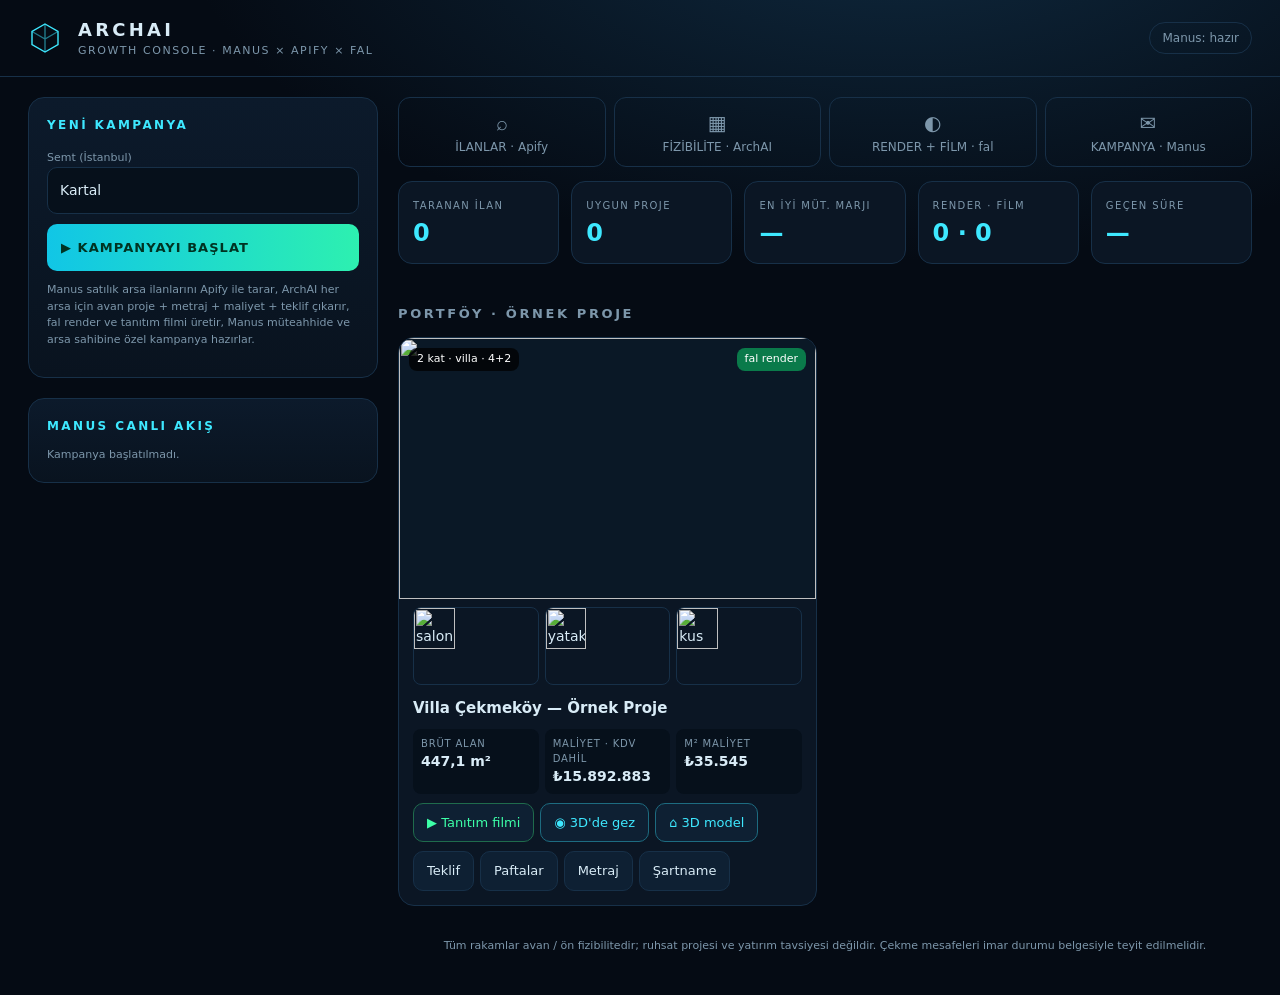
==== demo.html @ 37f2dfae "feat: kusursuz sunum demosu — 3 proje (villa + 2 Kartal arsası), sahnelenmiş Manus akışı, filmler, 3" ====
<!doctype html>
<html lang="tr">
<head>
<meta charset="utf-8"><meta name="viewport" content="width=device-width,initial-scale=1">
<title>ArchAI Growth Console</title>
<style>
:root{--bg:#050b14;--panel:#0b1624;--line:#173048;--cy:#3ee8ff;--gr:#3dffa8;--am:#ffb648;--rd:#ff6b6b;--tx:#d9ecf7;--mu:#7d97ab}
*{box-sizing:border-box}body{margin:0;background:radial-gradient(1200px 600px at 70% -10%,#0f2a40 0,transparent 60%),var(--bg);color:var(--tx);
font:14px/1.5 "Space Grotesk",system-ui,sans-serif;min-height:100vh}
header{display:flex;align-items:center;gap:16px;padding:16px 28px;border-bottom:1px solid var(--line)}
header b{letter-spacing:.18em;font-size:18px}header small{display:block;color:var(--mu);letter-spacing:.14em;font-size:11px}
.sp{flex:1}.chip{border:1px solid var(--line);border-radius:999px;padding:6px 12px;font-size:12px;color:var(--mu);background:none;cursor:default}
.chip.on{color:var(--gr);border-color:#1f6b4c}.chip.run{color:var(--am);border-color:#6b4f1f}
main{display:grid;grid-template-columns:350px 1fr;gap:20px;padding:20px 28px}
.panel{background:linear-gradient(180deg,#0c1a2b,#09131f);border:1px solid var(--line);border-radius:16px;padding:18px}
h3{margin:0 0 12px;font-size:12px;letter-spacing:.2em;color:var(--cy);font-weight:600}
h2{margin:6px 0 14px;font-size:13px;letter-spacing:.2em;color:var(--mu);font-weight:600}
input{width:100%;background:#06101b;border:1px solid var(--line);color:var(--tx);border-radius:10px;padding:12px;font:inherit}
button,.btn{cursor:pointer;border:1px solid var(--line);background:#0e2033;color:var(--tx);border-radius:10px;padding:9px 13px;font:inherit;
text-decoration:none;display:inline-flex;align-items:center;gap:6px;font-size:13px}
button.go{width:100%;margin-top:10px;padding:14px;background:linear-gradient(90deg,#11c6e6,#2df0b0);color:#032;font-weight:700;border:0;letter-spacing:.08em}
button:disabled{opacity:.55;cursor:default}
.btn.cy{border-color:#1d6b80;color:var(--cy)}.btn.gr{border-color:#1f6b4c;color:var(--gr)}.btn.am{border-color:#6b4f1f;color:var(--am)}
.pipe{display:grid;grid-template-columns:repeat(4,1fr);gap:8px;margin-bottom:14px}
.st{border:1px solid var(--line);border-radius:12px;padding:10px;text-align:center;font-size:12px;color:var(--mu);transition:.4s}
.st i{display:block;font-style:normal;font-size:20px}.st.done{border-color:#1f6b4c;color:var(--gr)}
.st.act{border-color:#6b4f1f;color:var(--am);box-shadow:0 0 18px #ffb64833;animation:pulse 1.2s infinite}
@keyframes pulse{50%{box-shadow:0 0 4px #ffb64811}}
.kpi{display:grid;grid-template-columns:repeat(5,1fr);gap:12px;margin-bottom:18px}
.kpi div{background:var(--panel);border:1px solid var(--line);border-radius:14px;padding:12px 14px}
.kpi small{color:var(--mu);font-size:10px;letter-spacing:.14em}.kpi b{display:block;font-size:24px;color:var(--cy)}
.feed{max-height:56vh;overflow:auto;display:flex;flex-direction:column;gap:10px}
.msg{border-left:2px solid var(--cy);padding:3px 0 3px 10px;font-size:13px;color:#bcd3e2;animation:in .4s}
.msg time{color:var(--mu);font-size:11px;display:block}.msg b{color:var(--tx)}
.grid{display:grid;grid-template-columns:repeat(auto-fill,minmax(340px,1fr));gap:16px;margin-bottom:22px}
.card{background:var(--panel);border:1px solid var(--line);border-radius:16px;overflow:hidden;display:flex;flex-direction:column;animation:in .6s}
@keyframes in{from{opacity:0;transform:translateY(10px)}}
.img{aspect-ratio:16/10;position:relative;background:#0a1826;overflow:hidden}
.img img{position:absolute;inset:0;width:100%;height:100%;object-fit:cover;transition:opacity 1.2s}
.img .sk{position:absolute;inset:0;display:grid;place-items:center;color:var(--cy);font-size:12px;letter-spacing:.2em;
background:repeating-linear-gradient(90deg,#0a1826 0,#0f2235 40px,#0a1826 80px);background-size:200% 100%;animation:sk 1.4s linear infinite}
@keyframes sk{to{background-position:-160px 0}}
.badge{position:absolute;left:10px;top:10px;background:#000b;color:#fff;border-radius:8px;padding:3px 8px;font-size:11px;z-index:2}
.badge.r{right:10px;left:auto;background:#0a7a4a}
.thumbs{display:flex;gap:6px;padding:8px 14px 0}.thumbs img{width:33%;aspect-ratio:16/10;object-fit:cover;border-radius:8px;cursor:pointer;
border:1px solid var(--line)}
.card .b{padding:12px 14px 14px;display:flex;flex-direction:column;gap:9px;flex:1}
.card h4{margin:0;font-size:15px}.row{display:flex;flex-wrap:wrap;gap:6px}
.nums{display:grid;grid-template-columns:repeat(3,1fr);gap:6px}.nums div{background:#06101b;border-radius:8px;padding:7px 8px}
.nums small{color:var(--mu);font-size:10px;letter-spacing:.08em;display:block}.nums b{font-size:14px}
.pos{color:var(--gr)}.neg{color:var(--rd)}.note{color:var(--mu);font-size:11px}
.vs{display:grid;grid-template-columns:1fr 1fr;gap:6px}.vs div{border-radius:8px;padding:7px 8px;font-size:12px}
.vs .x{background:#2a0f14;border:1px solid #5a1d26}.vs .o{background:#0c2a1e;border:1px solid #1f6b4c}
.empty{color:var(--mu);text-align:center;padding:36px;border:1px dashed var(--line);border-radius:16px}
.foot{color:var(--mu);font-size:11px;text-align:center;padding:10px}
.modal{position:fixed;inset:0;background:#000c;display:none;place-items:center;z-index:50;padding:30px}
.modal.on{display:grid}.mbox{background:#08121e;border:1px solid var(--line);border-radius:16px;max-width:1100px;width:100%;max-height:90vh;overflow:auto;padding:22px;position:relative}
.mbox video{width:100%;border-radius:10px;background:#000}.x{position:absolute;right:14px;top:12px}
.rep h1{font-size:22px;margin:0 0 4px}.rep h2{color:var(--cy);margin-top:22px}
.rep table{width:100%;border-collapse:collapse;font-size:12px;margin:8px 0}.rep td,.rep th{border-bottom:1px solid var(--line);padding:6px 8px;text-align:left}
.rep th{color:var(--mu);font-weight:600}.rep .num{text-align:right}.rep .hl{background:#0c2a1e}
.wa{background:#0b2a1f;border:1px solid #1f6b4c;border-radius:12px;padding:10px 12px;font-size:13px;white-space:pre-wrap;margin:6px 0}
.ok{color:var(--gr)}
</style>
</head>
<body>
<header>
  <svg width="34" height="34" viewBox="0 0 34 34" fill="none" stroke="#3ee8ff" stroke-width="1.4"><path d="M17 3 30 10.5v13L17 31 4 23.5v-13Z"/><path d="M17 3v28M4 10.5l13 7.5 13-7.5" opacity=".5"/></svg>
  <div><b>ARCHAI</b><small>GROWTH CONSOLE · MANUS × APIFY × FAL</small></div>
  <div class="sp"></div>
  <span class="chip" id="gchip">Manus: hazır</span>
  <button class="chip on" id="repbtn" style="display:none;cursor:pointer">📄 İşlem raporu</button>
</header>
<main>
  <aside style="display:grid;gap:20px;align-content:start">
    <div class="panel">
      <h3>YENİ KAMPANYA</h3>
      <label class="note">Semt (İstanbul)</label>
      <input id="semt" value="Kartal">
      <button class="go" id="go">▶ KAMPANYAYI BAŞLAT</button>
      <p class="note">Manus satılık arsa ilanlarını Apify ile tarar, ArchAI her arsa için avan proje + metraj + maliyet + teklif çıkarır,
        fal render ve tanıtım filmi üretir, Manus müteahhide ve arsa sahibine özel kampanya hazırlar.</p>
    </div>
    <div class="panel">
      <h3>MANUS CANLI AKIŞ</h3>
      <div class="feed" id="feed"><div class="note">Kampanya başlatılmadı.</div></div>
    </div>
  </aside>
  <section>
    <div class="pipe">
      <div class="st" id="s1"><i>⌕</i>İLANLAR · Apify</div>
      <div class="st" id="s2"><i>▦</i>FİZİBİLİTE · ArchAI</div>
      <div class="st" id="s3"><i>◐</i>RENDER + FİLM · fal</div>
      <div class="st" id="s4"><i>✉</i>KAMPANYA · Manus</div>
    </div>
    <div class="kpi">
      <div><small>TARANAN İLAN</small><b id="k1">0</b></div>
      <div><small>UYGUN PROJE</small><b id="k2">0</b></div>
      <div><small>EN İYİ MÜT. MARJI</small><b id="k3">—</b></div>
      <div><small>RENDER · FİLM</small><b id="k4">0 · 0</b></div>
      <div><small>GEÇEN SÜRE</small><b id="k5">—</b></div>
    </div>
    <h2 id="kh" style="display:none">KARTAL KAMPANYASI · SEÇİLEN ARSALAR</h2>
    <div class="grid" id="kampanya"></div>
    <h2>PORTFÖY · ÖRNEK PROJE</h2>
    <div class="grid" id="portfoy"></div>
    <p class="foot">Tüm rakamlar avan / ön fizibilitedir; ruhsat projesi ve yatırım tavsiyesi değildir. Çekme mesafeleri imar durumu belgesiyle teyit edilmelidir.</p>
  </section>
</main>

<div class="modal" id="vmodal"><div class="mbox"><button class="x" onclick="kapat('vmodal')">✕</button>
  <h3 id="vtitle">TANITIM FİLMİ</h3><video id="vplayer" controls playsinline></video></div></div>
<div class="modal" id="imodal"><div class="mbox"><button class="x" onclick="kapat('imodal')">✕</button><img id="iimg" style="width:100%;border-radius:10px"></div></div>
<div class="modal" id="kmodal"><div class="mbox" id="kbox"></div></div>
<div class="modal" id="rmodal"><div class="mbox rep" id="rbox"></div></div>

<script>
const $=s=>document.querySelector(s);
const tl=n=>n==null?'—':'₺'+Math.round(n).toLocaleString('tr-TR');
const pct=n=>'%'+String(n).replace('.',',');
const esc=s=>String(s??'').replace(/[&<>"']/g,c=>({'&':'&amp;','<':'&lt;','>':'&gt;','"':'&quot;',"'":'&#39;'}[c]));
const HIZ=+(new URLSearchParams(location.search).get('hiz')||1);
const wait=ms=>new Promise(r=>setTimeout(r,ms/HIZ));
let D=null, t0=0;
function kapat(id){$('#'+id).classList.remove('on'); if(id==='vmodal')$('#vplayer').pause();}
document.addEventListener('keydown',e=>{if(e.key==='Escape')['vmodal','imodal','kmodal','rmodal'].forEach(kapat)});
function film(i){const k=D.kartlar[i];$('#vtitle').textContent='TANITIM FİLMİ · '+k.baslik;$('#vplayer').src=k.film;$('#vmodal').classList.add('on');$('#vplayer').play();}
function buyut(src){$('#iimg').src=src;$('#imodal').classList.add('on');}

// ---- metinler (Manus kampanya taslakları) ----
function taslak(k){
  const kk=k.kat_karsiligi||{};
  return {
    mut:`Merhaba, ${k.baslik.replace('Kartal — ','Kartal ')} için ArchAI ile ön fizibilite hazırladık: ${k.kat} kat, ${k.daire} daire (${k.daire_tipi}), `+
        `tahmini inşaat maliyeti ${tl(k.maliyet)}. Satın alma senaryosu zararda (${pct(k.satin_alma.getiri_pct)}); kat karşılığında `+
        `${kk.sahip}/${kk.muteahhit} paylaşımla müteahhit marjı ${pct(kk.marj_pct)}. Render, 3D tur ve teklif dosyaları linkte. Görüşelim mi?`,
    sahip:`Merhaba, Kartal'daki arsanız için ücretsiz ön çalışma yaptık: parselinize ${k.kat} katlı, ${k.daire} daireli bir bina sığıyor. `+
        `Kat karşılığı modelinde size ${kk.sahip} daire ayrılır, inşaat masrafı müteahhide aittir. Binanın görselini ve içini 3D gezebileceğiniz `+
        `linki ekledik. Uygun bir zamanda konuşabilir miyiz?`};
}
const SOSYAL={reels:`Bu bina 20 dakika önce yoktu. 🏗️\nKartal'da satılık bir arsa → ArchAI avan proje, metraj, maliyet ve teklif → fotogerçekçi film ve 3D tur.\n`+
  `Satın alırsan zarar, kat karşılığıyla kâr. Hepsi tek kampanyada.`,
  tags:'#ArchAI #müteahhit #katkarşılığı #Kartal #yapayzeka',
  carousel:['1/3 · SORUN: Müteahhit bir arsaya bakmak için mimardan avan ve maliyet bekliyor — günler.',
            '2/3 · ARCHAI: İlan → avan proje, 94 kalemlik metraj, maliyet, teklif ve render — dakikalar.',
            '3/3 · SONUÇ: Kartal 312 m² · satın alma {SA} · kat karşılığı müteahhit marjı {KK}. Doğru model, doğru teklif.']};

function kampanyaModal(i){
  const k=D.kartlar[i], t=taslak(k);
  $('#kbox').innerHTML=`<button class="x" onclick="kapat('kmodal')">✕</button><h3>KAMPANYA TASLAKLARI · ${esc(k.baslik)}</h3>
   <p class="note">Manus tarafından hazırlandı · gönderilmedi, onayınızı bekliyor.</p>
   <b>WhatsApp → müteahhit</b><div class="wa">${esc(t.mut)}</div>
   <b>WhatsApp → arsa sahibi (kat karşılığı teklifi)</b><div class="wa">${esc(t.sahip)}</div>
   ${i===1?`<b>Instagram Reels / LinkedIn</b><div class="wa">${esc(SOSYAL.reels)}\n\n${SOSYAL.tags}</div>
   <b>Carousel (3 kare)</b>${SOSYAL.carousel.map(c=>`<div class="wa">${esc(c.replace('{SA}',pct(k.satin_alma.getiri_pct)+' zarar').replace('{KK}',pct(k.kat_karsiligi.marj_pct)))}</div>`).join('')}`:''}`;
  $('#kmodal').classList.add('on');
}

function kart(k,i,goster){
  const g=k.gorseller||{}, villa=k.tur==='villa', kk=k.kat_karsiligi, sa=k.satin_alma, f=k.dosyalar||{};
  const nums=villa?`<div><small>BRÜT ALAN</small><b>${String(k.brut_m2).replace('.',',')} m²</b></div>
      <div><small>MALİYET · KDV DAHİL</small><b>${tl(k.maliyet)}</b></div><div><small>M² MALİYET</small><b>${tl(k.m2_maliyet)}</b></div>`
    :`<div><small>İNŞAAT MALİYETİ</small><b>${tl(k.maliyet)}</b></div>
      <div><small>KAT KARŞ. SAHİP/MÜT.</small><b>${kk.sahip} / ${kk.muteahhit} daire</b></div>
      <div><small>MÜTEAHHİT MARJI</small><b class="pos">${pct(kk.marj_pct)}</b></div>`;
  const vs=villa?'':`<div class="vs"><div class="x">Satın alma (arsa ${tl(sa.arsa_tl)})<br><b class="neg">getiri ${pct(sa.getiri_pct)}</b></div>
      <div class="o">Kat karşılığı<br><b class="pos">müteahhit kârı ${tl(kk.kar_tl)}</b></div></div>`;
  return `<div class="card" id="kart${i}">
    <div class="img">${goster?'':'<div class="sk">ARCHAI ÇİZİYOR…</div>'}
      <img src="${g.cephe||''}" style="opacity:${goster?1:0}" onclick="buyut(this.src)">
      <span class="badge">${villa?'2 kat · villa · 4+2':`${k.kat} kat · ${k.daire} daire · ${k.daire_tipi}`}</span>
      <span class="badge r" style="opacity:${goster?1:0}">fal render</span></div>
    <div class="thumbs" style="${goster?'':'display:none'}">${['salon','yatak','kus'].filter(a=>g[a]).map(a=>`<img src="${g[a]}" onclick="buyut(this.src)" title="${a}">`).join('')}</div>
    <div class="b"><h4>${esc(k.baslik)}</h4><div class="nums">${nums}</div>${vs}
      ${k.cekme?`<div class="note">Çekme: ${esc(k.cekme)}</div>`:''}
      <div class="row">
        <button class="btn gr fb" style="${goster&&k.film?'':'display:none'}" onclick="film(${i})">▶ Tanıtım filmi</button>
        <a class="btn cy" target="_blank" href="${k.gezinti_3d}">◉ 3D'de gez</a>
        <a class="btn cy" target="_blank" href="${k.model_3d}">⌂ 3D model</a>
        ${villa?'':`<button class="btn am kb" style="${goster?'':'display:none'}" onclick="kampanyaModal(${i})">✉ Kampanya</button>`}
      </div>
      <div class="row"><a class="btn" href="${f.teklif_docx}">Teklif</a><a class="btn" target="_blank" href="${f.cizimler_pdf}">Paftalar</a>
        <a class="btn" href="${f.metraj_maliyet_xlsx}">Metraj</a><a class="btn" href="${f.teknik_sartname_docx}">Şartname</a></div>
    </div></div>`;
}

function renderGoster(i){
  const c=$('#kart'+i); c.querySelector('.sk')?.remove(); c.querySelector('.img img').style.opacity=1;
  c.querySelector('.badge.r').style.opacity=1; c.querySelector('.thumbs').style.display='';}
function filmGoster(i){const c=$('#kart'+i);c.querySelector('.fb').style.display='';c.querySelector('.kb')&&(c.querySelector('.kb').style.display='');}

function msg(html){const f=$('#feed');if(f.querySelector('.note'))f.innerHTML='';
  f.insertAdjacentHTML('beforeend',`<div class="msg"><time>${new Date().toLocaleTimeString('tr-TR')}</time>${html}</div>`);f.scrollTop=1e9;}
function st(n,c){const e=$('#s'+n);e.classList.remove('done','act');if(c)e.classList.add(c);}
function say(id,hedef,ms=1500,fmt=v=>v){const e=$(id),t=performance.now();(function a(n){const p=Math.min(1,(n-t)/(ms/HIZ));
  e.textContent=fmt(Math.round(hedef*p));if(p<1)requestAnimationFrame(a);})(t);
  setTimeout(()=>e.textContent=fmt(hedef),ms/HIZ+50);}  // sekme arka plandaysa rAF durur; son değer kesin yazılsın

async function senaryo(){
  const semt=$('#semt').value||'Kartal', A=D.kartlar[1], B=D.kartlar[2];
  $('#go').disabled=true;$('#go').textContent='MANUS ÇALIŞIYOR…';t0=Date.now();
  $('#gchip').textContent='Manus: running';$('#gchip').className='chip run';
  st(1,'act');msg(`Görev alındı: <b>${esc(semt)}</b> için satılık konut imarlı arsalar taranıyor. Telefon ve satıcı bilgisi toplanmayacak.`);
  await wait(2600);
  msg(`Apify <b>clearpath/sahibinden-real-estate</b>: <b>40 arsa ilanı</b> + bölge fiyatı için <b>20 sıfır daire</b> ilanı toplandı.`);say('#k1',60);
  await wait(2600);
  st(1,'done');st(2,'act');
  msg(`Ön eleme: 200 m² altı, imarı uygun olmayan, emsali belirtilmemiş ve hisseli tapulu <b>31 ilan elendi</b>. <b>9 aday</b> ArchAI'ye gönderiliyor.`);
  await wait(2600);
  msg(`ArchAI <b>bolge_m2_fiyati</b>: Kartal sıfır daire medyanı <b>93.651 TL/brüt m²</b> (aralık 80.000–118.452).`);
  await wait(2600);
  msg(`ArchAI <b>arsa_fizibilite</b>: 9 arsa için avan proje, metraj, maliyet ve teklif üretildi. 202 m² aday <b>uygun:false</b> → elendi. <b>8 proje</b> kaldı.`);
  say('#k2',8,1200);
  $('#kh').style.display='';$('#kampanya').innerHTML=kart(A,1,false);
  await wait(1800);$('#kampanya').insertAdjacentHTML('beforeend',kart(B,2,false));
  await wait(1800);
  msg(`<b>karlilik</b>: 8 arsanın tamamında satın alma senaryosu <b class="neg">zararda</b> (ör. 312 m²: ${pct(A.satin_alma.getiri_pct)}). `+
      `<b>kat_karsiligi</b> öne çıkarıldı → 312 m²: ${A.kat_karsiligi.sahip}/${A.kat_karsiligi.muteahhit} daire, müteahhit marjı <b class="pos">${pct(A.kat_karsiligi.marj_pct)}</b>.`);
  $('#k3').textContent=pct(A.kat_karsiligi.marj_pct);st(2,'done');
  await wait(2800);
  st(3,'act');msg(`fal <b>render_cephe</b>: ArchAI cephe çizimlerinden fotogerçekçi görseller üretiliyor…`);
  await wait(2200);renderGoster(1);$('#k4').textContent='3 · 0';
  await wait(1400);renderGoster(2);$('#k4').textContent='6 · 0';
  msg(`fal: salon, yatak odası ve kuşbakışı kareleri ArchAI'nin 3D modelinden üretildi (kat sayısı, pencere düzeni projeyle aynı).`);
  await wait(2600);
  msg(`fal + Kling <b>tanitim_videosu</b>: her arsa için <b>38 sn</b> tanıtım filmi — sokaktan girişe, salona, yatak odasına, drone çekimine.`);
  filmGoster(1);filmGoster(2);$('#k4').textContent='6 · 2';st(3,'done');
  await wait(2600);
  st(4,'act');msg(`Kampanya: her arsa için mobil sayfa, <b>müteahhit</b> ve <b>arsa sahibi</b> WhatsApp taslakları, 312 m² için Reels/LinkedIn metni + 3 karelik carousel. <b>Hiçbiri gönderilmedi</b> — onayınızı bekliyor.`);
  await wait(2800);
  st(4,'done');$('#gchip').textContent='Manus: completed';$('#gchip').className='chip on';
  msg(`<b class="ok">✓ Kampanya hazır.</b> 40 ilan → 8 fizibilite → 2 kampanya paketi. Öncesi: arsa başına mimar avanı ve maliyet ~<b>3–5 gün</b>. Sonrası: <b>dakikalar</b>.`);
  $('#repbtn').style.display='';$('#go').textContent='✓ TAMAMLANDI';
}

function rapor(){
  const A=D.kartlar[1],B=D.kartlar[2];
  const tablo=[['312 m² · Soğanlık Demirlipark',23500000,15776593,-32.4,'%37,2'],['307 m² · Kartal',23000000,15613423,-32.9,'%36,3'],
    ['224 m² · Kartal',15000000,14388208,-21.6,'%34,5'],['326 m² · Soğanlık Yeni Mahalle',27500000,18944316,-36.2,'%32,4'],
    ['284 m² · Hürriyet',26000000,14887296,-43.1,'%32,1'],['1047 m² · Gümüşpınar',130000000,44521200,-32.1,'%30,9'],
    ['959 m² · DKY Business karşısı',160000000,42029881,-46.7,'%27,8'],['210 m² · Yakacık',6800000,4769792,-52.1,'—']];
  $('#rbox').innerHTML=`<button class="x" onclick="kapat('rmodal')">✕</button>
  <h1>Kartal Arsa Fırsatları — ArchAI Sonuç Raporu</h1>
  <p class="note">12 Ekim 2026 · Manus × Apify × ArchAI × fal · Durum: <b class="ok">tamamlandı</b> · Tüm rakamlar avan / ön fizibilitedir.</p>
  <h2>1 · İLAN HAVUZU VE ELEME (Apify)</h2>
  <p><b>clearpath/sahibinden-real-estate</b> ile <b>40 benzersiz arsa ilanı</b> ve bölge fiyatı için <b>20 sıfır daire</b> ilanı toplandı;
  <code>extractPhoneNumbers:false</code> — telefon ve satıcı bilgisi kullanılmadı. Eleme: en az 200 m², imar Konut / Ticari + Konut, emsal belirtilmiş, hisseli tapu yok →
  <b>31 ilan elendi, 9 aday</b> ArchAI'ye gönderildi.</p>
  <h2>2 · PİYASA ÇIPASI</h2>
  <p>ArchAI <b>bolge_m2_fiyati</b>: <b>93.651 TL / brüt m²</b> (20 ilan, ayıklanmış aralık 80.000–118.452 TL/m²). Gerçekleşen satış değil, ilan göstergesidir.</p>
  <h2>3 · ARCHAI FİZİBİLİTESİ (8 uygun proje)</h2>
  <table><tr><th>Arsa</th><th class="num">Fiyat</th><th class="num">İnşaat maliyeti</th><th class="num">Satın alma getirisi</th><th class="num">Kat karşılığı üst sınır marj*</th></tr>
  ${tablo.map(r=>`<tr class="${/312|224/.test(r[0])?'hl':''}"><td>${r[0]}</td><td class="num">${tl(r[1])}</td><td class="num">${tl(r[2])}</td>
    <td class="num neg">${pct(r[3])}</td><td class="num pos">${r[4]}</td></tr>`).join('')}</table>
  <p class="note">* Tüm daireler müteahhitte kalırsa ulaşılabilecek üst sınır. Arsa sahibine pay ayrılan gerçek teklif 4. bölümdedir.</p>
  <p>202 m² aday <code>uygun:false</code> döndü (çekme sonrası yapılaşma alanı yetersiz). Küçük parsellerde çekme 5/3/3 → 3/2/2 kademeli denendi ve raporlandı.</p>
  <h2>4 · İŞ MODELİ</h2>
  <p>Sekiz arsanın <b>tamamında satın alma zararda</b>. Doğru model <b>kat karşılığı</b>. Arsa sahibine gerçek pay ayrılan teklif:</p>
  <table><tr><th>Arsa</th><th>Paylaşım (sahip / müteahhit)</th><th class="num">Müteahhit kârı</th><th class="num">Müteahhit marjı</th></tr>
  ${[A,B].map(k=>`<tr class="hl"><td>${esc(k.baslik)}</td><td>${k.kat_karsiligi.sahip} / ${k.kat_karsiligi.muteahhit} daire</td>
    <td class="num">${tl(k.kat_karsiligi.kar_tl)}</td><td class="num pos">${pct(k.kat_karsiligi.marj_pct)}</td></tr>`).join('')}</table>
  <h2>5 · GÖRSEL, 3D VE KAMPANYA</h2>
  <ul><li>Her arsa için fal <b>fotogerçekçi cephe</b> + salon, yatak odası ve kuşbakışı kareleri.</li>
  <li>Her arsa için <b>38 sn tanıtım filmi</b> (fal + Kling): sokak → giriş → salon → yatak odası → drone.</li>
  <li>Her projede <b>3D'de gez</b> (döşenmiş salon turu) ve <b>3D model</b>; teklif, metraj, şartname, pafta PDF.</li>
  <li><b>WhatsApp taslakları</b>: müteahhit ve arsa sahibi için ayrı; <b>Reels/LinkedIn</b> metni, 5 hashtag, 3 karelik carousel. <b>Gönderilmedi.</b></li></ul>
  <h2>6 · ÖLÇÜM ÖZETİ</h2>
  <table><tr><th>Ölçüm</th><th class="num">Sonuç</th></tr>
  <tr><td>Taranan arsa ilanı / daire ilanı</td><td class="num">40 / 20</td></tr>
  <tr><td>Elenen / ArchAI'ye giden</td><td class="num">31 / 9</td></tr>
  <tr><td>Tam fizibilitesi çıkan proje</td><td class="num">8</td></tr>
  <tr><td>Kampanya paketi (sayfa + mesaj + render + film)</td><td class="num">2</td></tr>
  <tr><td>Apify maliyeti</td><td class="num">≈ $0,32</td></tr>
  <tr><td>fal maliyeti (render + film)</td><td class="num">≈ $2–3 / arsa</td></tr>
  <tr><td>Arsa başına ön fizibilite süresi — <b>öncesi</b></td><td class="num">3–5 gün (mimar avanı + maliyet)</td></tr>
  <tr class="hl"><td>Arsa başına ön fizibilite süresi — <b>ArchAI ile</b></td><td class="num pos"><b>dakikalar</b></td></tr></table>
  <p class="note">Sınırlamalar: rakamlar avan / ön fizibilitedir; taşıyıcı sistem ve temel, vergi, satış süresi dahil değildir; çekme mesafeleri ve imar
  durumu belediyeden teyit edilmelidir.</p>`;
  $('#rmodal').classList.add('on');
}

(async()=>{
  D=await (await fetch('/demo/demo.json')).json();
  $('#portfoy').innerHTML=kart(D.kartlar[0],0,true);
  $('#go').onclick=senaryo; $('#repbtn').onclick=rapor;
  const q_=new URLSearchParams(location.search); if(q_.get('oto'))senaryo().then(()=>{if(q_.get('rapor'))rapor();});
  setInterval(()=>{if(t0){const s=(Date.now()-t0)/1000;$('#k5').textContent=Math.floor(s/60)+' dk '+String(Math.floor(s%60)).padStart(2,'0')+' sn';}},500);
})();
</script>
</body>
</html>
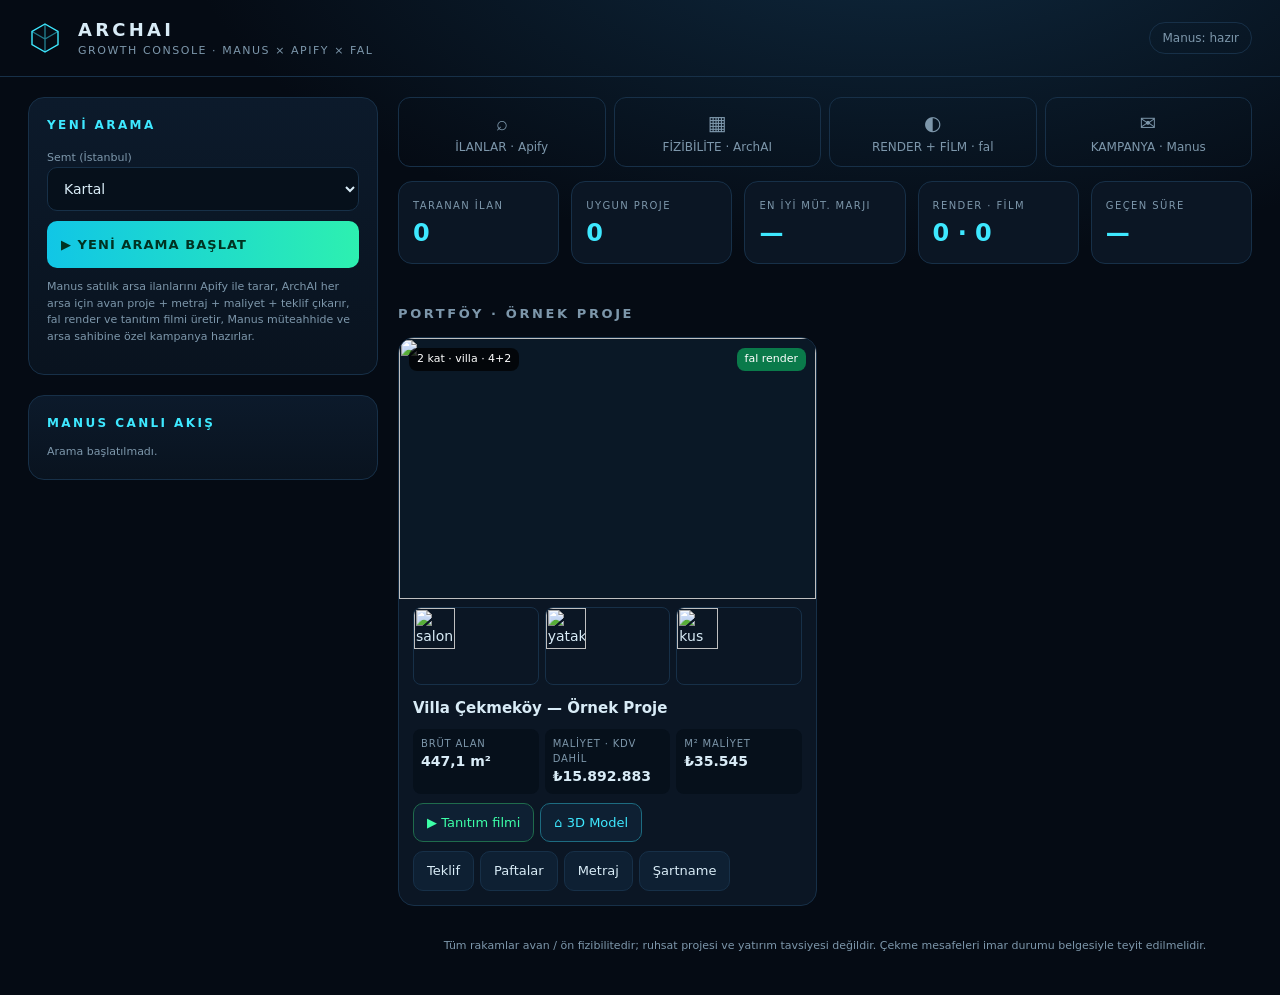
==== commit 655f7fff: "feat: demo — yeni arama + semt seçimi, tek 3D Model butonu, sahibinden kaynak ilan linkleri, sosyal " ====
--- a/demo.html
+++ b/demo.html
@@ -15,7 +15,7 @@
 .panel{background:linear-gradient(180deg,#0c1a2b,#09131f);border:1px solid var(--line);border-radius:16px;padding:18px}
 h3{margin:0 0 12px;font-size:12px;letter-spacing:.2em;color:var(--cy);font-weight:600}
 h2{margin:6px 0 14px;font-size:13px;letter-spacing:.2em;color:var(--mu);font-weight:600}
-input{width:100%;background:#06101b;border:1px solid var(--line);color:var(--tx);border-radius:10px;padding:12px;font:inherit}
+select,input{width:100%;background:#06101b;border:1px solid var(--line);color:var(--tx);border-radius:10px;padding:12px;font:inherit}
 button,.btn{cursor:pointer;border:1px solid var(--line);background:#0e2033;color:var(--tx);border-radius:10px;padding:9px 13px;font:inherit;
 text-decoration:none;display:inline-flex;align-items:center;gap:6px;font-size:13px}
 button.go{width:100%;margin-top:10px;padding:14px;background:linear-gradient(90deg,#11c6e6,#2df0b0);color:#032;font-weight:700;border:0;letter-spacing:.08em}
@@ -50,7 +50,7 @@
 .nums small{color:var(--mu);font-size:10px;letter-spacing:.08em;display:block}.nums b{font-size:14px}
 .pos{color:var(--gr)}.neg{color:var(--rd)}.note{color:var(--mu);font-size:11px}
 .vs{display:grid;grid-template-columns:1fr 1fr;gap:6px}.vs div{border-radius:8px;padding:7px 8px;font-size:12px}
-.vs .x{background:#2a0f14;border:1px solid #5a1d26}.vs .o{background:#0c2a1e;border:1px solid #1f6b4c}
+.vs .zarar{background:#2a0f14;border:1px solid #5a1d26}.vs .kar{background:#0c2a1e;border:1px solid #1f6b4c}
 .empty{color:var(--mu);text-align:center;padding:36px;border:1px dashed var(--line);border-radius:16px}
 .foot{color:var(--mu);font-size:11px;text-align:center;padding:10px}
 .modal{position:fixed;inset:0;background:#000c;display:none;place-items:center;z-index:50;padding:30px}
@@ -61,6 +61,17 @@
 .rep th{color:var(--mu);font-weight:600}.rep .num{text-align:right}.rep .hl{background:#0c2a1e}
 .wa{background:#0b2a1f;border:1px solid #1f6b4c;border-radius:12px;padding:10px 12px;font-size:13px;white-space:pre-wrap;margin:6px 0}
 .ok{color:var(--gr)}
+.soc{display:flex;flex-wrap:wrap;gap:8px;margin:8px 0 12px}.soc button{border-radius:999px}.soc button.on{border-color:var(--cy);color:var(--cy)}
+.post{background:#fff;color:#111;border-radius:14px;max-width:520px;overflow:hidden;font:14px/1.45 system-ui;margin-top:6px}
+.post .ph{display:flex;align-items:center;gap:10px;padding:10px 12px;font-weight:600}.post .ph i{width:32px;height:32px;border-radius:50%;
+background:linear-gradient(135deg,#11c6e6,#2df0b0);display:grid;place-items:center;font-style:normal;color:#032;font-size:12px}
+.post .ph small{display:block;font-weight:400;color:#666;font-size:12px}
+.post .gal{display:grid;grid-template-columns:1fr 1fr;grid-template-rows:1fr 1fr;gap:2px;aspect-ratio:16/10;background:#000}
+.post .gal img{width:100%;height:100%;object-fit:cover}
+.post .gal.dikey{grid-template-columns:1fr;grid-template-rows:1fr;aspect-ratio:9/12}.post .gal.dikey img:not(:first-child){display:none}
+.post .cap{padding:10px 12px;white-space:pre-wrap}.post .cap a{color:#0a66c2;word-break:break-all}
+.post .act{display:flex;gap:8px;align-items:center;padding:0 12px 12px}.post .act .yay{margin-left:auto;background:#0a66c2;color:#fff;border:0}
+.post .act .yay.ok{background:#1f8f5a}.post .cnt{color:#666;font-size:12px}
 </style>
 </head>
 <body>
@@ -74,16 +85,16 @@
 <main>
   <aside style="display:grid;gap:20px;align-content:start">
     <div class="panel">
-      <h3>YENİ KAMPANYA</h3>
+      <h3>YENİ ARAMA</h3>
       <label class="note">Semt (İstanbul)</label>
-      <input id="semt" value="Kartal">
-      <button class="go" id="go">▶ KAMPANYAYI BAŞLAT</button>
+      <select id="semt"></select>
+      <button class="go" id="go">▶ YENİ ARAMA BAŞLAT</button>
       <p class="note">Manus satılık arsa ilanlarını Apify ile tarar, ArchAI her arsa için avan proje + metraj + maliyet + teklif çıkarır,
         fal render ve tanıtım filmi üretir, Manus müteahhide ve arsa sahibine özel kampanya hazırlar.</p>
     </div>
     <div class="panel">
       <h3>MANUS CANLI AKIŞ</h3>
-      <div class="feed" id="feed"><div class="note">Kampanya başlatılmadı.</div></div>
+      <div class="feed" id="feed"><div class="note">Arama başlatılmadı.</div></div>
     </div>
   </aside>
   <section>
@@ -100,7 +111,7 @@
       <div><small>RENDER · FİLM</small><b id="k4">0 · 0</b></div>
       <div><small>GEÇEN SÜRE</small><b id="k5">—</b></div>
     </div>
-    <h2 id="kh" style="display:none">KARTAL KAMPANYASI · SEÇİLEN ARSALAR</h2>
+    <h2 id="kh" style="display:none">ARAMA SONUCU · SEÇİLEN ARSALAR</h2>
     <div class="grid" id="kampanya"></div>
     <h2>PORTFÖY · ÖRNEK PROJE</h2>
     <div class="grid" id="portfoy"></div>
@@ -119,6 +130,8 @@
 const tl=n=>n==null?'—':'₺'+Math.round(n).toLocaleString('tr-TR');
 const pct=n=>'%'+String(n).replace('.',',');
 const esc=s=>String(s??'').replace(/[&<>"']/g,c=>({'&':'&amp;','<':'&lt;','>':'&gt;','"':'&quot;',"'":'&#39;'}[c]));
+const SEMT_L=['Kartal','Pendik','Maltepe','Ataşehir','Ümraniye','Üsküdar','Kadıköy','Tuzla','Sancaktepe','Çekmeköy','Sultanbeyli',
+  'Beylikdüzü','Esenyurt','Başakşehir','Büyükçekmece','Küçükçekmece','Bahçelievler','Bakırköy','Beşiktaş','Sarıyer','Şişli','Eyüpsultan'];
 const HIZ=+(new URLSearchParams(location.search).get('hiz')||1);
 const wait=ms=>new Promise(r=>setTimeout(r,ms/HIZ));
 let D=null, t0=0;
@@ -151,9 +164,39 @@
    <p class="note">Manus tarafından hazırlandı · gönderilmedi, onayınızı bekliyor.</p>
    <b>WhatsApp → müteahhit</b><div class="wa">${esc(t.mut)}</div>
    <b>WhatsApp → arsa sahibi (kat karşılığı teklifi)</b><div class="wa">${esc(t.sahip)}</div>
+   <b>Sosyal medyaya yükle</b> <span class="note">· gönderiler hazırlanır, onaylanmadan yayınlanmaz</span>
+   <div class="soc">${PLATFORM.map((pl,j)=>`<button class="btn ${j?'':'on'}" onclick="gonderi(${i},${j},this)">${pl.ikon} ${pl.ad}</button>`).join('')}</div>
+   <div id="gonderi"></div>
    ${i===1?`<b>Instagram Reels / LinkedIn</b><div class="wa">${esc(SOSYAL.reels)}\n\n${SOSYAL.tags}</div>
    <b>Carousel (3 kare)</b>${SOSYAL.carousel.map(c=>`<div class="wa">${esc(c.replace('{SA}',pct(k.satin_alma.getiri_pct)+' zarar').replace('{KK}',pct(k.kat_karsiligi.marj_pct)))}</div>`).join('')}`:''}`;
-  $('#kmodal').classList.add('on');
+  $('#kmodal').classList.add('on'); gonderi(i,0);
+}
+
+const PLATFORM=[
+  {ad:'Instagram',yayin:"Instagram'da yayınla",ikon:'📷',hesap:'archai.tr',dikey:false,tur:'Carousel · 4 görsel + film'},
+  {ad:'LinkedIn',yayin:"LinkedIn'de yayınla",ikon:'💼',hesap:'ArchAI',dikey:false,tur:'Gönderi · 4 görsel'},
+  {ad:'Facebook',yayin:"Facebook'ta yayınla",ikon:'📘',hesap:'ArchAI Türkiye',dikey:false,tur:'Gönderi · albüm'},
+  {ad:'X',yayin:"X'te yayınla",ikon:'𝕏',hesap:'@archai_tr',dikey:false,tur:'Gönderi · 4 görsel'},
+  {ad:'TikTok / Reels',yayin:"TikTok / Reels'te yayınla",ikon:'🎬',hesap:'archai.tr',dikey:true,tur:'Dikey video · 38 sn film'}];
+
+function metin(k,pl){
+  const kk=k.kat_karsiligi||{}, sa=k.satin_alma||{}, kisa=k.baslik.replace('Kartal — ','');
+  const bas={Instagram:'Bu bina 20 dakika önce yoktu. 🏗️',LinkedIn:'Bir arsa ilanından satışa hazır fizibilite paketine: dakikalar içinde.',
+    Facebook:'Kartal\'da yeni bir fırsat 👇','X':'Arsa ilanı → avan proje + maliyet + 3D tur. Dakikalar içinde. 🧵','TikTok / Reels':'Bu bina 20 dakika önce yoktu 👀'}[pl.ad];
+  return `${bas}\n\n📍 Kartal ${kisa}\n🏢 ${k.kat} kat · ${k.daire} daire\n💰 Tahmini inşaat maliyeti ${tl(k.maliyet)}\n`+
+    `📊 Satın alma ${pct(sa.getiri_pct)} → kat karşılığında müteahhit marjı ${pct(kk.marj_pct)}\n\n🔗 ${k.paylasim_3d}\n`+
+    (k.ilan?`📄 İlan: ${k.ilan.url}\n`:'')+`\n`+
+    `Avan / ön fizibilitedir.\n#ArchAI #müteahhit #katkarşılığı #Kartal #yapayzeka`;
+}
+function gonderi(i,j,btn){
+  const k=D.kartlar[i], pl=PLATFORM[j], g=k.gorseller||{};
+  if(btn){btn.parentElement.querySelectorAll('button').forEach(b=>b.classList.remove('on'));btn.classList.add('on');}
+  const cap=esc(metin(k,pl)).replace(/(https?:\/\/\S+)/g,u=>`<a href="${u}" target="_blank">${/sahibinden/.test(u)?'sahibinden ilanı ↗':'3D turu aç ↗'}</a>`);
+  $('#gonderi').innerHTML=`<div class="post"><div class="ph"><i>AI</i><div>${pl.hesap}<small>${pl.ad} · ${pl.tur}</small></div></div>
+    <div class="gal ${pl.dikey?'dikey':''}">${['cephe','salon','yatak','kus'].filter(a=>g[a]).map(a=>`<img src="${g[a]}">`).join('')}</div>
+    <div class="cap">${cap}</div>
+    <div class="act"><span class="cnt">Görseller: ${Object.keys(g).length} · Film: ${k.film?'38 sn':'—'}</span>
+      <button class="btn yay" onclick="this.textContent='✓ Taslak kaydedildi · onay bekliyor';this.classList.add('ok');this.disabled=true">${pl.yayin}</button></div></div>`;
 }
 
 function kart(k,i,goster){
@@ -163,8 +206,8 @@
     :`<div><small>İNŞAAT MALİYETİ</small><b>${tl(k.maliyet)}</b></div>
       <div><small>KAT KARŞ. SAHİP/MÜT.</small><b>${kk.sahip} / ${kk.muteahhit} daire</b></div>
       <div><small>MÜTEAHHİT MARJI</small><b class="pos">${pct(kk.marj_pct)}</b></div>`;
-  const vs=villa?'':`<div class="vs"><div class="x">Satın alma (arsa ${tl(sa.arsa_tl)})<br><b class="neg">getiri ${pct(sa.getiri_pct)}</b></div>
-      <div class="o">Kat karşılığı<br><b class="pos">müteahhit kârı ${tl(kk.kar_tl)}</b></div></div>`;
+  const vs=villa?'':`<div class="vs"><div class="zarar">Satın alma (arsa ${tl(sa.arsa_tl)})<br><b class="neg">getiri ${pct(sa.getiri_pct)}</b></div>
+      <div class="kar">Kat karşılığı<br><b class="pos">müteahhit kârı ${tl(kk.kar_tl)}</b></div></div>`;
   return `<div class="card" id="kart${i}">
     <div class="img">${goster?'':'<div class="sk">ARCHAI ÇİZİYOR…</div>'}
       <img src="${g.cephe||''}" style="opacity:${goster?1:0}" onclick="buyut(this.src)">
@@ -175,8 +218,8 @@
       ${k.cekme?`<div class="note">Çekme: ${esc(k.cekme)}</div>`:''}
       <div class="row">
         <button class="btn gr fb" style="${goster&&k.film?'':'display:none'}" onclick="film(${i})">▶ Tanıtım filmi</button>
-        <a class="btn cy" target="_blank" href="${k.gezinti_3d}">◉ 3D'de gez</a>
-        <a class="btn cy" target="_blank" href="${k.model_3d}">⌂ 3D model</a>
+        <a class="btn cy" target="_blank" href="${k.model_3d}">⌂ 3D Model</a>
+        ${k.ilan?`<a class="btn" target="_blank" href="${k.ilan.url}" title="${esc(k.ilan.baslik)}">↗ İlan · ${k.ilan.site} #${k.ilan.no}</a>`:''}
         ${villa?'':`<button class="btn am kb" style="${goster?'':'display:none'}" onclick="kampanyaModal(${i})">✉ Kampanya</button>`}
       </div>
       <div class="row"><a class="btn" href="${f.teklif_docx}">Teklif</a><a class="btn" target="_blank" href="${f.cizimler_pdf}">Paftalar</a>
@@ -198,9 +241,9 @@
 
 async function senaryo(){
   const semt=$('#semt').value||'Kartal', A=D.kartlar[1], B=D.kartlar[2];
-  $('#go').disabled=true;$('#go').textContent='MANUS ÇALIŞIYOR…';t0=Date.now();
+  $('#go').disabled=true;$('#semt').disabled=true;$('#go').textContent='MANUS ÇALIŞIYOR…';t0=Date.now();
   $('#gchip').textContent='Manus: running';$('#gchip').className='chip run';
-  st(1,'act');msg(`Görev alındı: <b>${esc(semt)}</b> için satılık konut imarlı arsalar taranıyor. Telefon ve satıcı bilgisi toplanmayacak.`);
+  st(1,'act');msg(`Görev alındı: <b>${esc(semt)}</b> ve çevresinde satılık konut imarlı arsalar taranıyor. Telefon ve satıcı bilgisi toplanmayacak.`);
   await wait(2600);
   msg(`Apify <b>clearpath/sahibinden-real-estate</b>: <b>40 arsa ilanı</b> + bölge fiyatı için <b>20 sıfır daire</b> ilanı toplandı.`);say('#k1',60);
   await wait(2600);
@@ -217,6 +260,8 @@
   msg(`<b>karlilik</b>: 8 arsanın tamamında satın alma senaryosu <b class="neg">zararda</b> (ör. 312 m²: ${pct(A.satin_alma.getiri_pct)}). `+
       `<b>kat_karsiligi</b> öne çıkarıldı → 312 m²: ${A.kat_karsiligi.sahip}/${A.kat_karsiligi.muteahhit} daire, müteahhit marjı <b class="pos">${pct(A.kat_karsiligi.marj_pct)}</b>.`);
   $('#k3').textContent=pct(A.kat_karsiligi.marj_pct);st(2,'done');
+  msg(`Kaynak ilanlar: <a href="${A.ilan.url}" target="_blank">${A.ilan.site} #${A.ilan.no}</a> (312 m², ${tl(A.satin_alma.arsa_tl)}) · `+
+      `<a href="${B.ilan.url}" target="_blank">${B.ilan.site} #${B.ilan.no}</a> (224 m², ${tl(B.satin_alma.arsa_tl)}).`);
   await wait(2800);
   st(3,'act');msg(`fal <b>render_cephe</b>: ArchAI cephe çizimlerinden fotogerçekçi görseller üretiliyor…`);
   await wait(2200);renderGoster(1);$('#k4').textContent='3 · 0';
@@ -256,8 +301,8 @@
   <p>202 m² aday <code>uygun:false</code> döndü (çekme sonrası yapılaşma alanı yetersiz). Küçük parsellerde çekme 5/3/3 → 3/2/2 kademeli denendi ve raporlandı.</p>
   <h2>4 · İŞ MODELİ</h2>
   <p>Sekiz arsanın <b>tamamında satın alma zararda</b>. Doğru model <b>kat karşılığı</b>. Arsa sahibine gerçek pay ayrılan teklif:</p>
-  <table><tr><th>Arsa</th><th>Paylaşım (sahip / müteahhit)</th><th class="num">Müteahhit kârı</th><th class="num">Müteahhit marjı</th></tr>
-  ${[A,B].map(k=>`<tr class="hl"><td>${esc(k.baslik)}</td><td>${k.kat_karsiligi.sahip} / ${k.kat_karsiligi.muteahhit} daire</td>
+  <table><tr><th>Arsa</th><th>Kaynak ilan</th><th>Paylaşım (sahip / müteahhit)</th><th class="num">Müteahhit kârı</th><th class="num">Müteahhit marjı</th></tr>
+  ${[A,B].map(k=>`<tr class="hl"><td>${esc(k.baslik)}</td><td><a href="${k.ilan.url}" target="_blank">${k.ilan.site} #${k.ilan.no}</a></td><td>${k.kat_karsiligi.sahip} / ${k.kat_karsiligi.muteahhit} daire</td>
     <td class="num">${tl(k.kat_karsiligi.kar_tl)}</td><td class="num pos">${pct(k.kat_karsiligi.marj_pct)}</td></tr>`).join('')}</table>
   <h2>5 · GÖRSEL, 3D VE KAMPANYA</h2>
   <ul><li>Her arsa için fal <b>fotogerçekçi cephe</b> + salon, yatak odası ve kuşbakışı kareleri.</li>
@@ -280,6 +325,7 @@
 }
 
 (async()=>{
+  $('#semt').innerHTML=SEMT_L.map(x=>`<option>${x}</option>`).join('');
   D=await (await fetch('/demo/demo.json')).json();
   $('#portfoy').innerHTML=kart(D.kartlar[0],0,true);
   $('#go').onclick=senaryo; $('#repbtn').onclick=rapor;
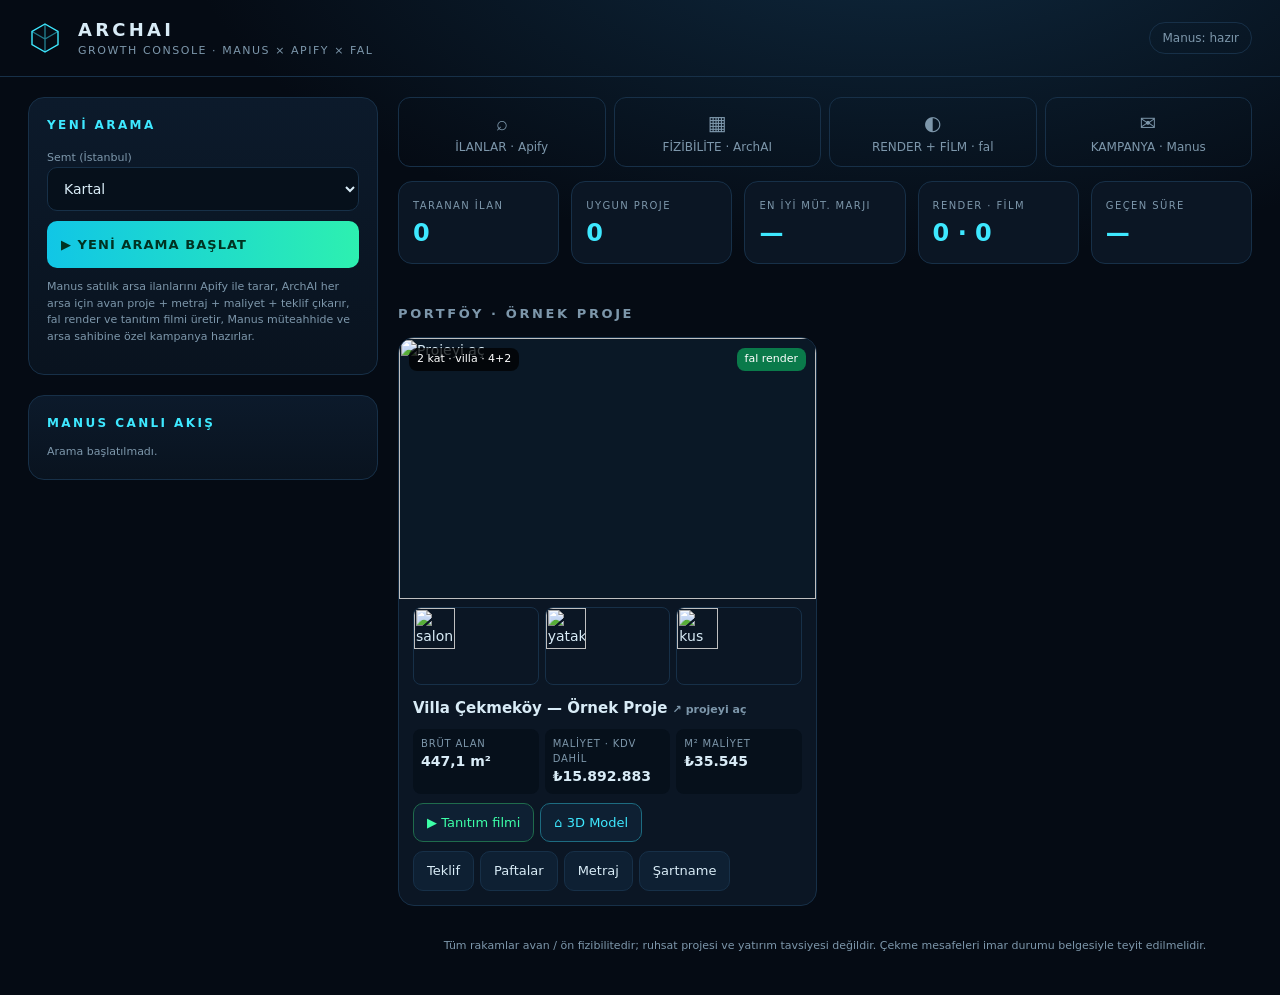
==== commit f664609c: "feat: demo kartından proje penceresi (01–06 sekmeler), 06 RENDER sekmesinde fal görselleri ve tanıtı" ====
--- a/demo.html
+++ b/demo.html
@@ -123,6 +123,11 @@
   <h3 id="vtitle">TANITIM FİLMİ</h3><video id="vplayer" controls playsinline></video></div></div>
 <div class="modal" id="imodal"><div class="mbox"><button class="x" onclick="kapat('imodal')">✕</button><img id="iimg" style="width:100%;border-radius:10px"></div></div>
 <div class="modal" id="kmodal"><div class="mbox" id="kbox"></div></div>
+<div class="modal" id="pmodal"><div class="mbox" style="max-width:96vw;width:96vw;height:92vh;max-height:92vh;padding:0;overflow:hidden">
+  <div style="display:flex;align-items:center;gap:10px;padding:10px 16px;border-bottom:1px solid var(--line)"><b id="ptitle" style="font-size:14px"></b>
+  <span class="note">Özet · Çizimler · Metraj · Maliyet · Belgeler · Render</span><span class="sp"></span>
+  <button class="btn" onclick="kapat('pmodal')">✕ Kapat</button></div>
+  <iframe id="pframe" style="width:100%;height:calc(92vh - 52px);border:0;background:#050b14" allow="fullscreen; pointer-lock"></iframe></div></div>
 <div class="modal" id="rmodal"><div class="mbox rep" id="rbox"></div></div>
 
 <script>
@@ -135,8 +140,9 @@
 const HIZ=+(new URLSearchParams(location.search).get('hiz')||1);
 const wait=ms=>new Promise(r=>setTimeout(r,ms/HIZ));
 let D=null, t0=0;
-function kapat(id){$('#'+id).classList.remove('on'); if(id==='vmodal')$('#vplayer').pause();}
-document.addEventListener('keydown',e=>{if(e.key==='Escape')['vmodal','imodal','kmodal','rmodal'].forEach(kapat)});
+function kapat(id){$('#'+id).classList.remove('on'); if(id==='vmodal')$('#vplayer').pause(); if(id==='pmodal')$('#pframe').src='about:blank';}
+function detay(i){const k=D.kartlar[i];$('#ptitle').textContent=k.baslik;$('#pframe').src=k.model_3d;$('#pmodal').classList.add('on');}
+document.addEventListener('keydown',e=>{if(e.key==='Escape')['vmodal','imodal','kmodal','rmodal','pmodal'].forEach(kapat)});
 function film(i){const k=D.kartlar[i];$('#vtitle').textContent='TANITIM FİLMİ · '+k.baslik;$('#vplayer').src=k.film;$('#vmodal').classList.add('on');$('#vplayer').play();}
 function buyut(src){$('#iimg').src=src;$('#imodal').classList.add('on');}
 
@@ -210,11 +216,11 @@
       <div class="kar">Kat karşılığı<br><b class="pos">müteahhit kârı ${tl(kk.kar_tl)}</b></div></div>`;
   return `<div class="card" id="kart${i}">
     <div class="img">${goster?'':'<div class="sk">ARCHAI ÇİZİYOR…</div>'}
-      <img src="${g.cephe||''}" style="opacity:${goster?1:0}" onclick="buyut(this.src)">
+      <img src="${g.cephe||''}" style="opacity:${goster?1:0};cursor:pointer" onclick="detay(${i})" title="Projeyi aç">
       <span class="badge">${villa?'2 kat · villa · 4+2':`${k.kat} kat · ${k.daire} daire · ${k.daire_tipi}`}</span>
       <span class="badge r" style="opacity:${goster?1:0}">fal render</span></div>
     <div class="thumbs" style="${goster?'':'display:none'}">${['salon','yatak','kus'].filter(a=>g[a]).map(a=>`<img src="${g[a]}" onclick="buyut(this.src)" title="${a}">`).join('')}</div>
-    <div class="b"><h4>${esc(k.baslik)}</h4><div class="nums">${nums}</div>${vs}
+    <div class="b"><h4 style="cursor:pointer" onclick="detay(${i})" title="Projeyi aç">${esc(k.baslik)} <span class="note">↗ projeyi aç</span></h4><div class="nums">${nums}</div>${vs}
       ${k.cekme?`<div class="note">Çekme: ${esc(k.cekme)}</div>`:''}
       <div class="row">
         <button class="btn gr fb" style="${goster&&k.film?'':'display:none'}" onclick="film(${i})">▶ Tanıtım filmi</button>
